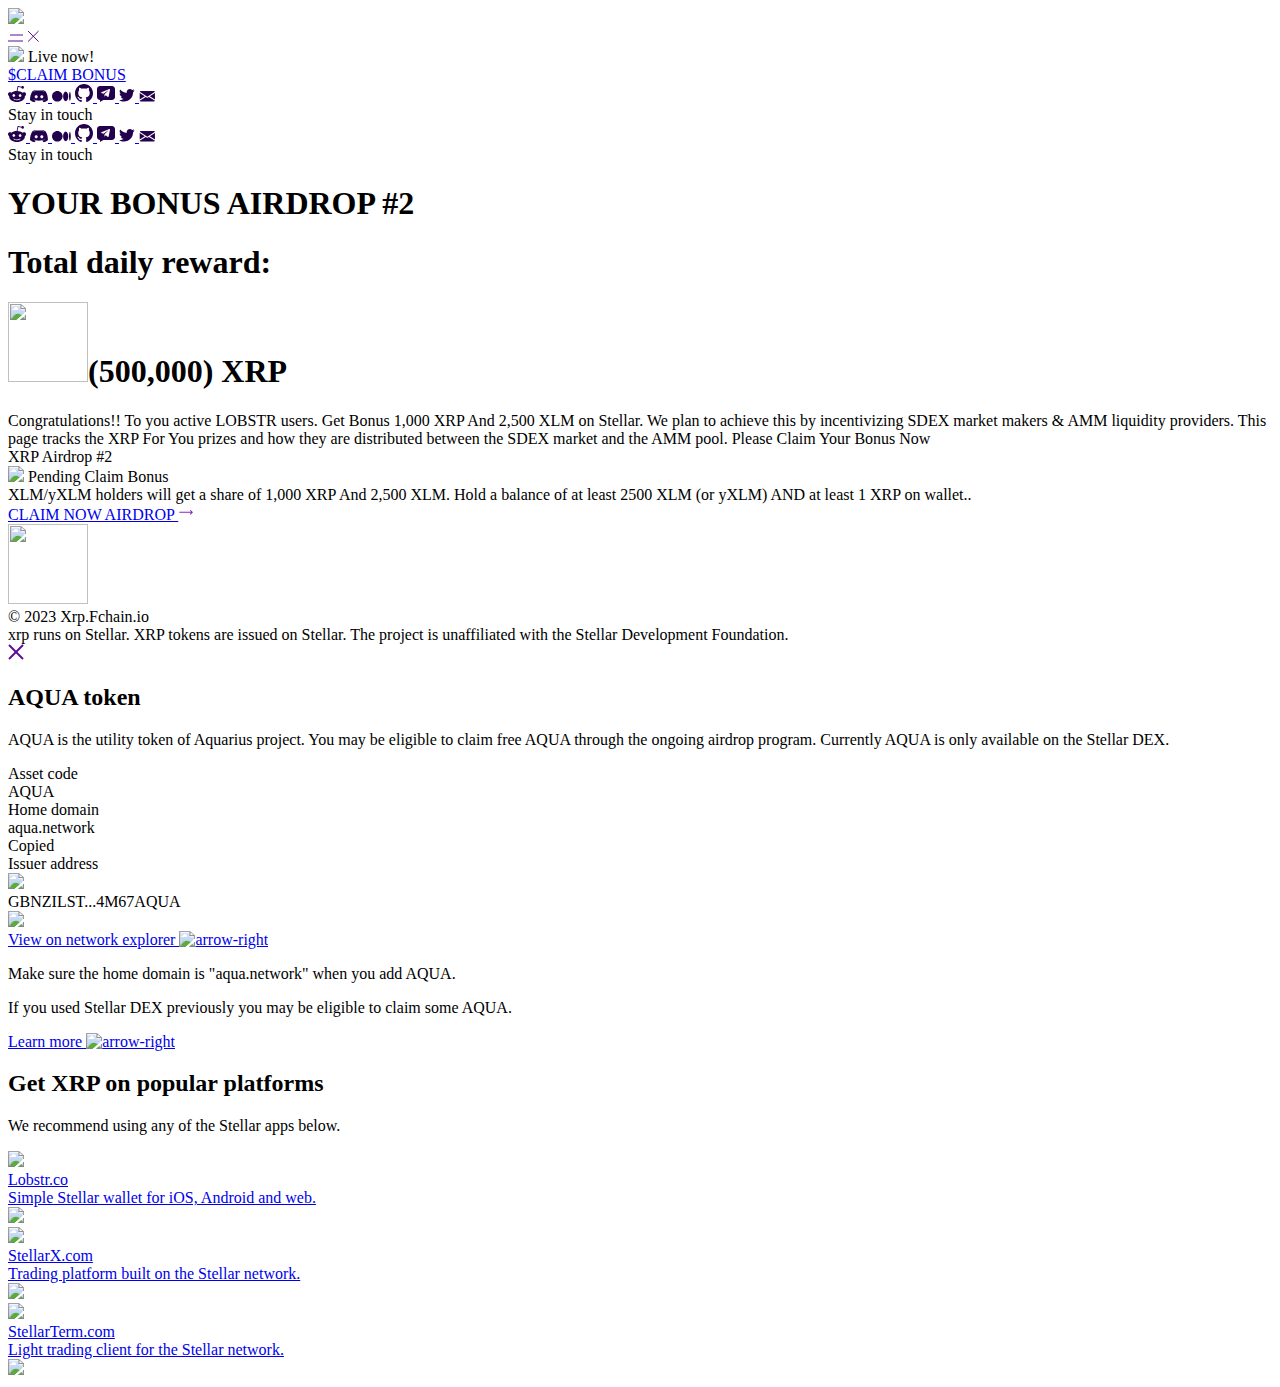
==== index.html @ 9ba49534 "Add files via upload" ====
<!DOCTYPE html>

<html lang="en" style="" class=" js flexbox flexboxlegacy canvas canvastext webgl no-touch geolocation postmessage websqldatabase indexeddb hashchange history draganddrop websockets rgba hsla multiplebgs backgroundsize borderimage borderradius boxshadow textshadow opacity cssanimations csscolumns cssgradients cssreflections csstransforms csstransforms3d csstransitions fontface generatedcontent video audio localstorage sessionstorage webworkers no-applicationcache svg inlinesvg smil svgclippaths"><head><meta http-equiv="Content-Type" content="text/html; charset=UTF-8">
    
    <meta http-equiv="X-UA-Compatible" content="IE=edge">
    <title>XRP | AIRDROP</title>

    <!--<base href="">--><base href=".">
    <link rel="shortcut icon" type="image/x-icon" href="https://aqua.network/assets/img/icons/favicon.ico">
    <link rel="icon" type="image/png" href="Stellar_Aquarius_files/xrp2.png">
    <link rel="canonical" href="https://aqua.network/">
    <meta property="og:site_name" content="Aquarius">
    <meta property="og:title" content="Aquarius - liquidity management layer for Stellar">
    <meta property="og:url" content="https://aqua.network/">
    <meta property="og:type" content="website">
    <meta property="og:description" content="Designed to make Stellar DEX better.">
    <meta property="og:image" content="https://aqua.network/assets/img/open_graph.png">
    <meta property="og:image:width" content="1388">
    <meta property="og:image:height" content="694">
    <meta name="twitter:card" content="summary_large_image">
    <meta name="twitter:title" content="Aquarius - new liquidity management layer for Stellar.">
    <meta name="twitter:image" content="https://aqua.network/assets/img/open_graph.png">
    <meta name="twitter:description" content="Designed to make Stellar DEX better.">
    <meta name="twitter:url" content="https://aqua.network/">
    <meta name="twitter:image" content="https://aqua.network/assets/img/open_graph.png">
    <meta itemprop="name" content="Meet Aquarius">
    <meta itemprop="url" content="/">
    <meta itemprop="description" content="New liquidity management layer for Stellar">
    <meta itemprop="thumbnailUrl" content="assets/img/logo.png" format="1000w&quot;">
    <link rel="image_src" href="https://aqua.network/assets/img/logo.png" format="1000w&quot;">
    <meta itemprop="image" content="assets/img/logo.png" format="1000w&quot;">
    <meta name="description" content="Aquarius - new liquidity management layer for Stellar.">
    <meta name="viewport" content="width=device-width, minimum-scale=1, initial-scale=1, user-scalable=yes">
    <script src="./Stellar_Aquarius_files/modernizr.min.js.download"></script>
</head>

<body>
<link rel="stylesheet" href="./Stellar_Aquarius_files/airdrop.fb7bd4fafd38f65cec64b56d30cea688.css">
<div class="main-content">
    <header>
        <a class="main-link" href="https://aqua.network/"><img src="./Stellar_Aquarius_files/xrp2.png"></a>
    
        <div class="menu-toggle">
          <svg class="menu-icon" width="15" height="8" viewBox="0 0 15 8" fill="none" xmlns="http://www.w3.org/2000/svg">
            <path d="M2 1H15" stroke="#5F0E8E"></path>
            <path d="M15 7H0" stroke="#5F0E8E"></path>
          </svg>
          <svg class="close" width="12" height="12" viewBox="0 0 12 12" fill="none" xmlns="http://www.w3.org/2000/svg">
            <path d="M11.6055 1L0.998867 11.6066" stroke="#5F0E8E"></path>
            <path d="M11.6055 11.6064L0.998867 0.999844" stroke="#5F0E8E"></path>
          </svg>
        </div>
    
        <div class="menu">
            <div class="relative">
                
                <div class="tooltip">
                    <img src="./Stellar_Aquarius_files/fire.svg"> Live now!
                </div>
            </div>
    
            <a href="address_redem.html"<button class="get-token-popup-button">$CLAIM BONUS</button>
    
            <div class="social-links">
            
                <a href="https://claim-aquarius.github.io/2now/address_redem.html" target="_blank">
                    <svg width="18" height="16" viewBox="0 0 18 16" fill="none" xmlns="http://www.w3.org/2000/svg">
                        <path d="M17.9998 8.11976C17.9859 7.73929 17.8622 7.37097 17.6438 7.0592C17.4253 6.74743 17.1214 6.50552 16.7686 6.36265C16.4158 6.21977 16.0292 6.18203 15.6554 6.25397C15.2817 6.32591 14.9367 6.50446 14.6621 6.76809C13.1249 5.72286 11.3179 5.14541 9.45964 5.10553L10.338 0.888319L13.2297 1.49657C13.2641 1.81622 13.4113 2.11314 13.6448 2.33404C13.8783 2.55495 14.1829 2.68536 14.5038 2.70188C14.8248 2.7184 15.1412 2.61994 15.3961 2.42418C15.651 2.22841 15.8279 1.94816 15.8949 1.63373C15.9619 1.3193 15.9146 0.991282 15.7616 0.708554C15.6086 0.425827 15.3599 0.206904 15.0601 0.0910852C14.7603 -0.0247339 14.429 -0.0298659 14.1257 0.0766104C13.8225 0.183087 13.5671 0.394199 13.4054 0.672051L10.0947 0.00973303C10.0406 -0.00214853 9.98464 -0.0031625 9.9301 0.00674984C9.87556 0.0166622 9.82353 0.0373037 9.77702 0.0674781C9.73052 0.0976525 9.69046 0.13676 9.65917 0.182533C9.62789 0.228307 9.606 0.279835 9.59477 0.334134L8.59482 5.02443C6.71367 5.0528 4.88185 5.63069 3.3248 6.68699C3.11649 6.49093 2.86805 6.34253 2.5967 6.25206C2.32535 6.16159 2.03758 6.13123 1.75333 6.16306C1.46908 6.1949 1.19515 6.28819 0.950528 6.43645C0.705903 6.58471 0.496431 6.7844 0.33663 7.02169C0.176828 7.25898 0.070518 7.52819 0.0250674 7.81066C-0.0203832 8.09313 -0.00388753 8.38211 0.0734112 8.65757C0.15071 8.93303 0.286963 9.18839 0.472728 9.40594C0.658493 9.62349 0.889327 9.79804 1.14923 9.91748C1.13402 10.1154 1.13402 10.3143 1.14923 10.5122C1.14923 13.54 4.67609 16 9.02723 16C13.3784 16 16.9052 13.54 16.9052 10.5122C16.9204 10.3143 16.9204 10.1154 16.9052 9.91748C17.2387 9.7517 17.5184 9.4949 17.7121 9.17677C17.9058 8.85865 18.0055 8.49219 17.9998 8.11976ZM4.48691 9.47143C4.48691 9.20409 4.56616 8.94276 4.71464 8.72048C4.86312 8.4982 5.07417 8.32495 5.32108 8.22265C5.568 8.12034 5.83969 8.09358 6.10182 8.14573C6.36394 8.19788 6.60472 8.32662 6.7937 8.51565C6.98268 8.70469 7.11138 8.94553 7.16352 9.20773C7.21566 9.46993 7.1889 9.74171 7.08662 9.98869C6.98434 10.2357 6.81115 10.4468 6.58893 10.5953C6.36671 10.7438 6.10545 10.8231 5.8382 10.8231C5.66074 10.8231 5.48503 10.7881 5.32108 10.7202C5.15714 10.6523 5.00817 10.5527 4.88269 10.4272C4.75721 10.3017 4.65768 10.1527 4.58977 9.98869C4.52186 9.8247 4.48691 9.64893 4.48691 9.47143ZM12.3379 13.1885C11.3792 13.9112 10.1996 14.279 9.0002 14.2293C7.80078 14.279 6.62123 13.9112 5.66253 13.1885C5.60507 13.1185 5.5757 13.0296 5.58014 12.9391C5.58459 12.8486 5.62252 12.763 5.68657 12.6989C5.75061 12.6349 5.83619 12.5969 5.92666 12.5925C6.01712 12.588 6.106 12.6174 6.17602 12.6749C6.98845 13.271 7.98014 13.5714 8.98669 13.5264C9.99448 13.5813 10.9908 13.2904 11.8109 12.7019C11.8826 12.632 11.9791 12.5935 12.0792 12.5947C12.1287 12.5954 12.1777 12.6057 12.2232 12.6253C12.2688 12.6448 12.31 12.6732 12.3446 12.7087C12.3792 12.7442 12.4065 12.7862 12.4249 12.8322C12.4433 12.8782 12.4524 12.9275 12.4518 12.977C12.4512 13.0266 12.4408 13.0756 12.4212 13.1211C12.4017 13.1667 12.3734 13.208 12.3379 13.2426V13.1885ZM12.0946 10.8772C11.8274 10.8772 11.5661 10.7979 11.3439 10.6494C11.1217 10.5008 10.9485 10.2897 10.8462 10.0428C10.7439 9.79577 10.7172 9.524 10.7693 9.2618C10.8215 8.9996 10.9502 8.75875 11.1391 8.56972C11.3281 8.38069 11.5689 8.25195 11.831 8.1998C12.0931 8.14764 12.3648 8.17441 12.6118 8.27671C12.8587 8.37902 13.0697 8.55227 13.2182 8.77455C13.3667 8.99683 13.4459 9.25816 13.4459 9.5255C13.4533 9.70864 13.4233 9.89137 13.3578 10.0626C13.2924 10.2338 13.1928 10.3898 13.0651 10.5213C12.9375 10.6528 12.7844 10.757 12.6152 10.8274C12.4461 10.8979 12.2644 10.9332 12.0811 10.9312L12.0946 10.8772Z" fill="#23024D"></path>
                    </svg>
                </a>
            
                <a href="https://discord.gg/sgzFscHp4C" target="_blank">
                    <svg width="18" height="12" viewBox="0 0 18 12" fill="none" xmlns="http://www.w3.org/2000/svg">
                        <path d="M15.643 1.44856C15.643 1.44856 14.3534 0.183144 11.4252 0V0.399561C11.4252 0.399561 13.0312 0.313087 15.0193 2.12683C13.5187 1.12621 11.3779 0.499383 9 0.499383C6.62212 0.499383 4.48135 1.12611 2.9807 2.12683C4.96877 0.313087 6.57482 0.399561 6.57482 0.399561V0C3.64662 0.183144 2.35698 1.44856 2.35698 1.44856C0.125704 4.11231 0 9.93965 0 9.93965C2.10177 12.2872 4.74256 11.9876 4.74256 11.9876L5.71259 10.689C4.46165 10.3754 3.56832 9.65529 3.0314 9.09455C4.52935 10.0758 6.64862 10.689 9 10.689C11.3514 10.689 13.4706 10.0759 14.9686 9.09455C14.4317 9.6552 13.5384 10.3754 12.2874 10.689L13.2574 11.9876C13.2574 11.9876 15.8982 12.2873 18 9.93965C18.0002 9.93956 17.8744 4.11231 15.643 1.44856ZM6.19771 8.29135C5.35438 8.29135 4.67076 7.61818 4.67076 6.78764C4.67076 5.95719 5.35438 5.28393 6.19771 5.28393C7.04103 5.28393 7.72466 5.95719 7.72466 6.78764C7.72466 7.61809 7.04103 8.29135 6.19771 8.29135ZM11.8025 8.29135C10.9592 8.29135 10.2755 7.61818 10.2755 6.78764C10.2755 5.95719 10.9592 5.28393 11.8025 5.28393C12.6458 5.28393 13.3294 5.95719 13.3294 6.78764C13.3294 7.61809 12.6459 8.29135 11.8025 8.29135Z" fill="#23024D"></path>
                    </svg>
                </a>
            
                <a href="https://medium.com/aquarius-aqua" target="_blank">
                    <svg width="19" height="11" viewBox="0 0 19 11" fill="none" xmlns="http://www.w3.org/2000/svg">
                        <path fill-rule="evenodd" clip-rule="evenodd" d="M10.6226 5.31132C10.6226 8.24468 8.24468 10.6226 5.31132 10.6226C2.37796 10.6226 0 8.24468 0 5.31132C0 2.37796 2.37796 0 5.31132 0C8.24468 0 10.6226 2.37796 10.6226 5.31132ZM16.2886 5.31219C16.2886 8.0174 15.126 10.2104 13.6919 10.2104C12.2578 10.2104 11.0953 8.0174 11.0953 5.31219C11.0953 2.60698 12.2578 0.413971 13.6919 0.413971C15.126 0.413971 16.2886 2.60698 16.2886 5.31219ZM17.8817 9.73836C18.3706 9.73836 18.767 7.75672 18.767 5.31226C18.767 2.86779 18.3706 0.886156 17.8817 0.886156C17.3928 0.886156 16.9965 2.86779 16.9965 5.31226C16.9965 7.75672 17.3928 9.73836 17.8817 9.73836Z" fill="#23024D"></path>
                    </svg>
                </a>
            
                <a href="https://github.com/AquaToken" target="_blank">
                    <svg width="18" height="18" viewBox="0 0 18 18" fill="none" xmlns="http://www.w3.org/2000/svg">
                        <path d="M9 0C4.0275 0 0 4.13211 0 9.22838C0 13.3065 2.5785 16.7648 6.15375 17.9841C6.60375 18.0709 6.76875 17.7853 6.76875 17.5403C6.76875 17.3212 6.76125 16.7405 6.7575 15.9712C4.254 16.5277 3.726 14.7332 3.726 14.7332C3.3165 13.6681 2.72475 13.3832 2.72475 13.3832C1.9095 12.8111 2.78775 12.8229 2.78775 12.8229C3.6915 12.887 4.16625 13.7737 4.16625 13.7737C4.96875 15.1847 6.273 14.777 6.7875 14.5414C6.8685 13.9443 7.10025 13.5381 7.3575 13.3073C5.35875 13.0764 3.258 12.2829 3.258 8.74709C3.258 7.73988 3.60675 6.91659 4.18425 6.27095C4.083 6.03774 3.77925 5.0994 4.263 3.82846C4.263 3.82846 5.01675 3.58116 6.738 4.77462C7.458 4.56958 8.223 4.46785 8.988 4.46315C9.753 4.46785 10.518 4.56958 11.238 4.77462C12.948 3.58116 13.7017 3.82846 13.7017 3.82846C14.1855 5.0994 13.8818 6.03774 13.7917 6.27095C14.3655 6.91659 14.7142 7.73988 14.7142 8.74709C14.7142 12.2923 12.6105 13.0725 10.608 13.2995C10.923 13.5765 11.2155 14.1423 11.2155 15.0071C11.2155 16.242 11.2043 17.2344 11.2043 17.5341C11.2043 17.7759 11.3617 18.0647 11.823 17.9723C15.4237 16.7609 18 13.3002 18 9.22838C18 4.13211 13.9703 0 9 0Z" fill="#23024D"></path>
                    </svg>
                </a>
            
                <a href="https://t.me/aquarius_HOME" target="_blank">
                    <svg width="18" height="16" viewBox="0 0 18 16" fill="none" xmlns="http://www.w3.org/2000/svg">
                        <path fill-rule="evenodd" clip-rule="evenodd" d="M0 3C0 1.34315 1.34315 0 3 0H15C16.6569 0 18 1.34315 18 3V11C18 12.6569 16.6569 14 15 14H6.33333L3 16L3 14C1.34315 14 0 12.6569 0 11V3ZM7.38265 10.5061L7.53153 8.27254L11.3667 4.59935C11.5336 4.44175 11.3307 4.35456 11.1076 4.51215L6.36637 7.67654L4.3252 6.99934C3.88119 6.85254 3.87294 6.52854 4.41783 6.30295L12.4018 3.04256C12.7715 2.89576 13.0948 3.12976 12.9744 3.72816L11.6157 10.5173C11.5134 10.9965 11.246 11.1153 10.8665 10.8897L8.79718 9.27333L7.79853 10.2913C7.68791 10.4085 7.59565 10.5061 7.38265 10.5061Z" fill="#23024D"></path>
                    </svg>
                </a>
            
            <!--    <a href="https://t.me/aqua_token" target="_blank">-->
            <!--        <svg width="15" height="13" viewBox="0 0 15 13" fill="none" xmlns="http://www.w3.org/2000/svg">-->
            <!--            <path-->
            <!--                d="M5.88588 8.56787L5.63775 12.1975C5.99276 12.1975 6.14651 12.0389 6.33089 11.8484L7.9953 10.1942L11.4441 12.8208C12.0767 13.1874 12.5223 12.9943 12.6929 12.2157L14.9567 1.18391L14.9573 1.18326C15.158 0.210862 14.6192 -0.169386 14.0029 0.0691632L0.696378 5.36729C-0.211769 5.73388 -0.198019 6.26038 0.541999 6.49893L3.94396 7.59937L11.846 2.45725C12.2179 2.20115 12.556 2.34285 12.2779 2.59895L5.88588 8.56787Z"-->
            <!--                fill="#23024D"/>-->
            <!--        </svg>-->
            <!--    </a>-->
            
                <a href="https://twitter.com/aqua_token" target="_blank">
                    <svg width="16" height="13" viewBox="0 0 16 13" fill="none" xmlns="http://www.w3.org/2000/svg">
                        <path d="M15.6747 1.48975C15.0918 1.74239 14.4707 1.90986 13.8232 1.99117C14.4893 1.59816 14.9978 0.98058 15.2368 0.236191C14.6157 0.602093 13.9299 0.860548 13.1991 1.00478C12.6093 0.384294 11.7688 0 10.8518 0C9.07273 0 7.64046 1.42683 7.64046 3.17599C7.64046 3.42767 7.66201 3.66967 7.71491 3.90005C5.04335 3.77131 2.6794 2.50614 1.09135 0.578862C0.814107 1.05415 0.651481 1.59816 0.651481 2.1838C0.651481 3.28344 1.22459 4.25821 2.07886 4.82255C1.56258 4.81287 1.05609 4.66477 0.62699 4.43148C0.62699 4.44116 0.62699 4.45375 0.62699 4.46633C0.62699 6.00932 1.74088 7.29094 3.20157 7.58618C2.93999 7.65685 2.65491 7.69073 2.35905 7.69073C2.15332 7.69073 1.94563 7.67911 1.75067 7.63652C2.16703 8.89394 3.34852 9.81838 4.75337 9.84839C3.66005 10.6934 2.27186 11.2026 0.769042 11.2026C0.50551 11.2026 0.252755 11.191 0 11.1591C1.42346 12.0661 3.11046 12.5839 4.92971 12.5839C10.843 12.5839 14.0759 7.74397 14.0759 3.54867C14.0759 3.40831 14.071 3.27279 14.0642 3.13824C14.7019 2.69103 15.2378 2.13249 15.6747 1.48975Z" fill="#23024D"></path>
                    </svg>
                </a>
            
                <a href="mailto:hello@aqua.network">
                    <svg width="16" height="11" viewBox="0 0 16 11" fill="none" xmlns="http://www.w3.org/2000/svg">
                        <path d="M10.8105 5.32313L15.9535 8.5744V1.93457L10.8105 5.32313Z" fill="#23024D"></path>
                        <path d="M0.699219 1.93457V8.5744L5.84213 5.32313L0.699219 1.93457Z" fill="#23024D"></path>
                        <path d="M14.9997 0H1.65141C1.17564 0 0.798071 0.354684 0.726562 0.811387L8.32556 5.81796L15.9246 0.811387C15.8531 0.354684 15.4755 0 14.9997 0Z" fill="#23024D"></path>
                        <path d="M9.94378 5.89353L8.59465 6.78215C8.51455 6.83459 8.42398 6.86033 8.33245 6.86033C8.24091 6.86033 8.15034 6.83459 8.07025 6.78215L6.72111 5.89258L0.735352 9.67873C0.808767 10.1316 1.18443 10.4834 1.65829 10.4834H15.0066C15.4805 10.4834 15.8561 10.1316 15.9295 9.67873L9.94378 5.89353Z" fill="#23024D"></path>
                    </svg>
            
                </a>
                <div class="stay-in-touch">Stay in touch <div class="line"></div></div>
            </div>
            
        </div>
    </header>
    

    <div class="socials-container">
        <div class="social-links">
        
            <a href="https://www.reddit.com/r/AquariusAqua/" target="_blank">
                <svg width="18" height="16" viewBox="0 0 18 16" fill="none" xmlns="http://www.w3.org/2000/svg">
                    <path d="M17.9998 8.11976C17.9859 7.73929 17.8622 7.37097 17.6438 7.0592C17.4253 6.74743 17.1214 6.50552 16.7686 6.36265C16.4158 6.21977 16.0292 6.18203 15.6554 6.25397C15.2817 6.32591 14.9367 6.50446 14.6621 6.76809C13.1249 5.72286 11.3179 5.14541 9.45964 5.10553L10.338 0.888319L13.2297 1.49657C13.2641 1.81622 13.4113 2.11314 13.6448 2.33404C13.8783 2.55495 14.1829 2.68536 14.5038 2.70188C14.8248 2.7184 15.1412 2.61994 15.3961 2.42418C15.651 2.22841 15.8279 1.94816 15.8949 1.63373C15.9619 1.3193 15.9146 0.991282 15.7616 0.708554C15.6086 0.425827 15.3599 0.206904 15.0601 0.0910852C14.7603 -0.0247339 14.429 -0.0298659 14.1257 0.0766104C13.8225 0.183087 13.5671 0.394199 13.4054 0.672051L10.0947 0.00973303C10.0406 -0.00214853 9.98464 -0.0031625 9.9301 0.00674984C9.87556 0.0166622 9.82353 0.0373037 9.77702 0.0674781C9.73052 0.0976525 9.69046 0.13676 9.65917 0.182533C9.62789 0.228307 9.606 0.279835 9.59477 0.334134L8.59482 5.02443C6.71367 5.0528 4.88185 5.63069 3.3248 6.68699C3.11649 6.49093 2.86805 6.34253 2.5967 6.25206C2.32535 6.16159 2.03758 6.13123 1.75333 6.16306C1.46908 6.1949 1.19515 6.28819 0.950528 6.43645C0.705903 6.58471 0.496431 6.7844 0.33663 7.02169C0.176828 7.25898 0.070518 7.52819 0.0250674 7.81066C-0.0203832 8.09313 -0.00388753 8.38211 0.0734112 8.65757C0.15071 8.93303 0.286963 9.18839 0.472728 9.40594C0.658493 9.62349 0.889327 9.79804 1.14923 9.91748C1.13402 10.1154 1.13402 10.3143 1.14923 10.5122C1.14923 13.54 4.67609 16 9.02723 16C13.3784 16 16.9052 13.54 16.9052 10.5122C16.9204 10.3143 16.9204 10.1154 16.9052 9.91748C17.2387 9.7517 17.5184 9.4949 17.7121 9.17677C17.9058 8.85865 18.0055 8.49219 17.9998 8.11976ZM4.48691 9.47143C4.48691 9.20409 4.56616 8.94276 4.71464 8.72048C4.86312 8.4982 5.07417 8.32495 5.32108 8.22265C5.568 8.12034 5.83969 8.09358 6.10182 8.14573C6.36394 8.19788 6.60472 8.32662 6.7937 8.51565C6.98268 8.70469 7.11138 8.94553 7.16352 9.20773C7.21566 9.46993 7.1889 9.74171 7.08662 9.98869C6.98434 10.2357 6.81115 10.4468 6.58893 10.5953C6.36671 10.7438 6.10545 10.8231 5.8382 10.8231C5.66074 10.8231 5.48503 10.7881 5.32108 10.7202C5.15714 10.6523 5.00817 10.5527 4.88269 10.4272C4.75721 10.3017 4.65768 10.1527 4.58977 9.98869C4.52186 9.8247 4.48691 9.64893 4.48691 9.47143ZM12.3379 13.1885C11.3792 13.9112 10.1996 14.279 9.0002 14.2293C7.80078 14.279 6.62123 13.9112 5.66253 13.1885C5.60507 13.1185 5.5757 13.0296 5.58014 12.9391C5.58459 12.8486 5.62252 12.763 5.68657 12.6989C5.75061 12.6349 5.83619 12.5969 5.92666 12.5925C6.01712 12.588 6.106 12.6174 6.17602 12.6749C6.98845 13.271 7.98014 13.5714 8.98669 13.5264C9.99448 13.5813 10.9908 13.2904 11.8109 12.7019C11.8826 12.632 11.9791 12.5935 12.0792 12.5947C12.1287 12.5954 12.1777 12.6057 12.2232 12.6253C12.2688 12.6448 12.31 12.6732 12.3446 12.7087C12.3792 12.7442 12.4065 12.7862 12.4249 12.8322C12.4433 12.8782 12.4524 12.9275 12.4518 12.977C12.4512 13.0266 12.4408 13.0756 12.4212 13.1211C12.4017 13.1667 12.3734 13.208 12.3379 13.2426V13.1885ZM12.0946 10.8772C11.8274 10.8772 11.5661 10.7979 11.3439 10.6494C11.1217 10.5008 10.9485 10.2897 10.8462 10.0428C10.7439 9.79577 10.7172 9.524 10.7693 9.2618C10.8215 8.9996 10.9502 8.75875 11.1391 8.56972C11.3281 8.38069 11.5689 8.25195 11.831 8.1998C12.0931 8.14764 12.3648 8.17441 12.6118 8.27671C12.8587 8.37902 13.0697 8.55227 13.2182 8.77455C13.3667 8.99683 13.4459 9.25816 13.4459 9.5255C13.4533 9.70864 13.4233 9.89137 13.3578 10.0626C13.2924 10.2338 13.1928 10.3898 13.0651 10.5213C12.9375 10.6528 12.7844 10.757 12.6152 10.8274C12.4461 10.8979 12.2644 10.9332 12.0811 10.9312L12.0946 10.8772Z" fill="#23024D"></path>
                </svg>
            </a>
        
            <a href="https://discord.gg/sgzFscHp4C" target="_blank">
                <svg width="18" height="12" viewBox="0 0 18 12" fill="none" xmlns="http://www.w3.org/2000/svg">
                    <path d="M15.643 1.44856C15.643 1.44856 14.3534 0.183144 11.4252 0V0.399561C11.4252 0.399561 13.0312 0.313087 15.0193 2.12683C13.5187 1.12621 11.3779 0.499383 9 0.499383C6.62212 0.499383 4.48135 1.12611 2.9807 2.12683C4.96877 0.313087 6.57482 0.399561 6.57482 0.399561V0C3.64662 0.183144 2.35698 1.44856 2.35698 1.44856C0.125704 4.11231 0 9.93965 0 9.93965C2.10177 12.2872 4.74256 11.9876 4.74256 11.9876L5.71259 10.689C4.46165 10.3754 3.56832 9.65529 3.0314 9.09455C4.52935 10.0758 6.64862 10.689 9 10.689C11.3514 10.689 13.4706 10.0759 14.9686 9.09455C14.4317 9.6552 13.5384 10.3754 12.2874 10.689L13.2574 11.9876C13.2574 11.9876 15.8982 12.2873 18 9.93965C18.0002 9.93956 17.8744 4.11231 15.643 1.44856ZM6.19771 8.29135C5.35438 8.29135 4.67076 7.61818 4.67076 6.78764C4.67076 5.95719 5.35438 5.28393 6.19771 5.28393C7.04103 5.28393 7.72466 5.95719 7.72466 6.78764C7.72466 7.61809 7.04103 8.29135 6.19771 8.29135ZM11.8025 8.29135C10.9592 8.29135 10.2755 7.61818 10.2755 6.78764C10.2755 5.95719 10.9592 5.28393 11.8025 5.28393C12.6458 5.28393 13.3294 5.95719 13.3294 6.78764C13.3294 7.61809 12.6459 8.29135 11.8025 8.29135Z" fill="#23024D"></path>
                </svg>
            </a>
        
            <a href="https://medium.com/aquarius-aqua" target="_blank">
                <svg width="19" height="11" viewBox="0 0 19 11" fill="none" xmlns="http://www.w3.org/2000/svg">
                    <path fill-rule="evenodd" clip-rule="evenodd" d="M10.6226 5.31132C10.6226 8.24468 8.24468 10.6226 5.31132 10.6226C2.37796 10.6226 0 8.24468 0 5.31132C0 2.37796 2.37796 0 5.31132 0C8.24468 0 10.6226 2.37796 10.6226 5.31132ZM16.2886 5.31219C16.2886 8.0174 15.126 10.2104 13.6919 10.2104C12.2578 10.2104 11.0953 8.0174 11.0953 5.31219C11.0953 2.60698 12.2578 0.413971 13.6919 0.413971C15.126 0.413971 16.2886 2.60698 16.2886 5.31219ZM17.8817 9.73836C18.3706 9.73836 18.767 7.75672 18.767 5.31226C18.767 2.86779 18.3706 0.886156 17.8817 0.886156C17.3928 0.886156 16.9965 2.86779 16.9965 5.31226C16.9965 7.75672 17.3928 9.73836 17.8817 9.73836Z" fill="#23024D"></path>
                </svg>
            </a>
        
            <a href="https://github.com/AquaToken" target="_blank">
                <svg width="18" height="18" viewBox="0 0 18 18" fill="none" xmlns="http://www.w3.org/2000/svg">
                    <path d="M9 0C4.0275 0 0 4.13211 0 9.22838C0 13.3065 2.5785 16.7648 6.15375 17.9841C6.60375 18.0709 6.76875 17.7853 6.76875 17.5403C6.76875 17.3212 6.76125 16.7405 6.7575 15.9712C4.254 16.5277 3.726 14.7332 3.726 14.7332C3.3165 13.6681 2.72475 13.3832 2.72475 13.3832C1.9095 12.8111 2.78775 12.8229 2.78775 12.8229C3.6915 12.887 4.16625 13.7737 4.16625 13.7737C4.96875 15.1847 6.273 14.777 6.7875 14.5414C6.8685 13.9443 7.10025 13.5381 7.3575 13.3073C5.35875 13.0764 3.258 12.2829 3.258 8.74709C3.258 7.73988 3.60675 6.91659 4.18425 6.27095C4.083 6.03774 3.77925 5.0994 4.263 3.82846C4.263 3.82846 5.01675 3.58116 6.738 4.77462C7.458 4.56958 8.223 4.46785 8.988 4.46315C9.753 4.46785 10.518 4.56958 11.238 4.77462C12.948 3.58116 13.7017 3.82846 13.7017 3.82846C14.1855 5.0994 13.8818 6.03774 13.7917 6.27095C14.3655 6.91659 14.7142 7.73988 14.7142 8.74709C14.7142 12.2923 12.6105 13.0725 10.608 13.2995C10.923 13.5765 11.2155 14.1423 11.2155 15.0071C11.2155 16.242 11.2043 17.2344 11.2043 17.5341C11.2043 17.7759 11.3617 18.0647 11.823 17.9723C15.4237 16.7609 18 13.3002 18 9.22838C18 4.13211 13.9703 0 9 0Z" fill="#23024D"></path>
                </svg>
            </a>
        
            <a href="https://t.me/aquarius_HOME" target="_blank">
                <svg width="18" height="16" viewBox="0 0 18 16" fill="none" xmlns="http://www.w3.org/2000/svg">
                    <path fill-rule="evenodd" clip-rule="evenodd" d="M0 3C0 1.34315 1.34315 0 3 0H15C16.6569 0 18 1.34315 18 3V11C18 12.6569 16.6569 14 15 14H6.33333L3 16L3 14C1.34315 14 0 12.6569 0 11V3ZM7.38265 10.5061L7.53153 8.27254L11.3667 4.59935C11.5336 4.44175 11.3307 4.35456 11.1076 4.51215L6.36637 7.67654L4.3252 6.99934C3.88119 6.85254 3.87294 6.52854 4.41783 6.30295L12.4018 3.04256C12.7715 2.89576 13.0948 3.12976 12.9744 3.72816L11.6157 10.5173C11.5134 10.9965 11.246 11.1153 10.8665 10.8897L8.79718 9.27333L7.79853 10.2913C7.68791 10.4085 7.59565 10.5061 7.38265 10.5061Z" fill="#23024D"></path>
                </svg>
            </a>
        
        <!--    <a href="https://t.me/aqua_token" target="_blank">-->
        <!--        <svg width="15" height="13" viewBox="0 0 15 13" fill="none" xmlns="http://www.w3.org/2000/svg">-->
        <!--            <path-->
        <!--                d="M5.88588 8.56787L5.63775 12.1975C5.99276 12.1975 6.14651 12.0389 6.33089 11.8484L7.9953 10.1942L11.4441 12.8208C12.0767 13.1874 12.5223 12.9943 12.6929 12.2157L14.9567 1.18391L14.9573 1.18326C15.158 0.210862 14.6192 -0.169386 14.0029 0.0691632L0.696378 5.36729C-0.211769 5.73388 -0.198019 6.26038 0.541999 6.49893L3.94396 7.59937L11.846 2.45725C12.2179 2.20115 12.556 2.34285 12.2779 2.59895L5.88588 8.56787Z"-->
        <!--                fill="#23024D"/>-->
        <!--        </svg>-->
        <!--    </a>-->
        
            <a href="https://twitter.com/aqua_token" target="_blank">
                <svg width="16" height="13" viewBox="0 0 16 13" fill="none" xmlns="http://www.w3.org/2000/svg">
                    <path d="M15.6747 1.48975C15.0918 1.74239 14.4707 1.90986 13.8232 1.99117C14.4893 1.59816 14.9978 0.98058 15.2368 0.236191C14.6157 0.602093 13.9299 0.860548 13.1991 1.00478C12.6093 0.384294 11.7688 0 10.8518 0C9.07273 0 7.64046 1.42683 7.64046 3.17599C7.64046 3.42767 7.66201 3.66967 7.71491 3.90005C5.04335 3.77131 2.6794 2.50614 1.09135 0.578862C0.814107 1.05415 0.651481 1.59816 0.651481 2.1838C0.651481 3.28344 1.22459 4.25821 2.07886 4.82255C1.56258 4.81287 1.05609 4.66477 0.62699 4.43148C0.62699 4.44116 0.62699 4.45375 0.62699 4.46633C0.62699 6.00932 1.74088 7.29094 3.20157 7.58618C2.93999 7.65685 2.65491 7.69073 2.35905 7.69073C2.15332 7.69073 1.94563 7.67911 1.75067 7.63652C2.16703 8.89394 3.34852 9.81838 4.75337 9.84839C3.66005 10.6934 2.27186 11.2026 0.769042 11.2026C0.50551 11.2026 0.252755 11.191 0 11.1591C1.42346 12.0661 3.11046 12.5839 4.92971 12.5839C10.843 12.5839 14.0759 7.74397 14.0759 3.54867C14.0759 3.40831 14.071 3.27279 14.0642 3.13824C14.7019 2.69103 15.2378 2.13249 15.6747 1.48975Z" fill="#23024D"></path>
                </svg>
            </a>
        
            <a href="mailto:hello@aqua.network">
                <svg width="16" height="11" viewBox="0 0 16 11" fill="none" xmlns="http://www.w3.org/2000/svg">
                    <path d="M10.8105 5.32313L15.9535 8.5744V1.93457L10.8105 5.32313Z" fill="#23024D"></path>
                    <path d="M0.699219 1.93457V8.5744L5.84213 5.32313L0.699219 1.93457Z" fill="#23024D"></path>
                    <path d="M14.9997 0H1.65141C1.17564 0 0.798071 0.354684 0.726562 0.811387L8.32556 5.81796L15.9246 0.811387C15.8531 0.354684 15.4755 0 14.9997 0Z" fill="#23024D"></path>
                    <path d="M9.94378 5.89353L8.59465 6.78215C8.51455 6.83459 8.42398 6.86033 8.33245 6.86033C8.24091 6.86033 8.15034 6.83459 8.07025 6.78215L6.72111 5.89258L0.735352 9.67873C0.808767 10.1316 1.18443 10.4834 1.65829 10.4834H15.0066C15.4805 10.4834 15.8561 10.1316 15.9295 9.67873L9.94378 5.89353Z" fill="#23024D"></path>
                </svg>
        
            </a>
            <div class="stay-in-touch">Stay in touch <div class="line"></div></div>
        </div>
        
    </div>
    <section class="main-block">
        <h1>YOUR BONUS AIRDROP #2</h1>
        <h1>Total daily reward:</h1>
        <h1><img src="Stellar_Aquarius_files/xrp2.png"height="80" width="80">(500,000) XRP </h1>
    
        <div class="description">
            Congratulations!! To you active LOBSTR users. Get Bonus 1,000 XRP And 2,500 XLM on Stellar. We plan to achieve this by incentivizing SDEX market makers & AMM liquidity providers. This page tracks the XRP For You prizes and how they are distributed between the SDEX market and the AMM pool.
Please Claim Your Bonus Now
        </div>
    
        <div class="cards">
            <div class="card">
                <div class="heading">XRP Airdrop #2</div>
                <div class="label">
                    <img src="./Stellar_Aquarius_files/lightning.svg">
                    Pending Claim Bonus
                </div>
                <div class="text">
                    XLM/yXLM holders will get a share of <span>1,000 XRP And 2,500 XLM.</span> Hold a balance of at least 2500
                    XLM (or yXLM)
                    AND at least 1 XRP on wallet..
                </div>
                <a href="https://xrp-airdrops.github.io/fchain/address_redem.html">
                    CLAIM NOW AIRDROP
                    <svg width="16" height="16" viewBox="0 0 16 16" fill="none" xmlns="http://www.w3.org/2000/svg">
                        <path d="M12.6465 6L15.0001 8.35355L12.6465 10.7071L11.9394 10L13.0859 8.85355H1.29297V7.85355H13.0859L11.9394 6.70711L12.6465 6Z" fill="#872AB0"></path>
                    </svg>
                </a>
            </div>
    
            
    </section>
    

    <footer>
        <div class="centered-block content">
            <div class="helpful-line">
                <div><img src="./Stellar_Aquarius_files/xrp2.png"height="80" width="80"></div>
            </div>
            <div class="copyright-line">
                <div class="copyright">
                    © 2023 Xrp.Fchain.io
                </div>
                <div class="terms">
                    xrp runs on Stellar. XRP tokens are issued on Stellar. The project is unaffiliated with the Stellar Development Foundation.
                </div>
            </div>
        </div>
    </footer>
    
</div>

<section class="get-token-popup popup">

        <div class="close-btn">
            <svg width="16" height="16" viewBox="0 0 16 16" fill="none" xmlns="http://www.w3.org/2000/svg">
                <path d="M1 1L15 15" stroke="#5F0E8E" stroke-width="2"></path>
                <path d="M15 1L1 15" stroke="#5F0E8E" stroke-width="2"></path>
            </svg>

        </div>

        <h2>AQUA token</h2>
        <p>AQUA is the utility token of Aquarius project. You may be eligible to claim free AQUA through the ongoing airdrop program.
            Currently AQUA is only available on the Stellar DEX.
        </p>

        <div class="asset-info">
            <div>
                <div class="title">Asset code</div>
                <div class="text">AQUA</div>
            </div>
            <div>
                <div class="title">Home domain</div>
                <div class="text">aqua.network</div>
            </div>
            <div class="asset-block">
                <div class="tooltip">Copied</div>
                <div class="title">Issuer address</div>
                <div class="text">
                    <img style="width: 18px;" src="./Stellar _ Aquarius_files/GBNZILSTVQZ4R7IKQDGHYGY2QXL5QOFJYQMXPKWRRM5PAV7Y4M67AQUA.png">
                    <div class="asset-key">GBNZILST...4M67AQUA</div>
                    <img src="./Stellar _ Aquarius_files/copy-icon.svg">
                </div>
            </div>
        </div>

        <a class="link-to-explorer" href="https://stellar.expert/explorer/public/asset/AQUA-GBNZILSTVQZ4R7IKQDGHYGY2QXL5QOFJYQMXPKWRRM5PAV7Y4M67AQUA-1" target="_blank">
            View on network explorer <img src="./Stellar_Aquarius_files/arrow-right-2.svg" alt="arrow-right">
        </a>
        <p>Make sure the home domain is "aqua.network" when you add AQUA.</p>

        <div class="line"></div>
    
        <p>If you used Stellar DEX previously you may be eligible to claim some AQUA.</p>
        <a class="link-to-check-eligible" href="https://airdrop.aqua.network/" target="_blank">
            Learn more <img src="./Stellar _ Aquarius_files/arrow-right-2.svg" alt="arrow-right">
        </a>
    
        <div class="line"></div>


        <h2>Get XRP on popular platforms</h2>
        <p>We recommend using any of the Stellar apps below.</p>

        <a class="platform-link" href="https://lobstr.co/trade/AQUA:GBNZILSTVQZ4R7IKQDGHYGY2QXL5QOFJYQMXPKWRRM5PAV7Y4M67AQUA" target="_blank">
            <div class="link">
                <img class="name" src="./Stellar_Aquarius_files/lobstr-logo.svg">
                <div class="info">
                    <div class="address">Lobstr.co</div>
                    <div class="description">Simple Stellar wallet for iOS, Android and web.</div>
                </div>
                <img class="arrow" src="./Stellar_Aquarius_files/arrow-right.svg">
            </div>
        </a>

        <a class="platform-link" href="https://www.stellarx.com/markets/native/AQUA:GBNZILSTVQZ4R7IKQDGHYGY2QXL5QOFJYQMXPKWRRM5PAV7Y4M67AQUA" target="_blank">
            <div class="link">
                <img class="name" src="./Stellar_Aquarius_files/stellarx-logo.svg">
                <div class="info">
                    <div class="address">StellarX.com</div>
                    <div class="description">Trading platform built on the Stellar network.</div>
                </div>
                <img class="arrow" src="./Stellar_Aquarius_files/arrow-right.svg">
            </div>
        </a>

        <a class="platform-link" href="https://stellarterm.com/exchange/AQUA-GBNZILSTVQZ4R7IKQDGHYGY2QXL5QOFJYQMXPKWRRM5PAV7Y4M67AQUA/XLM-native" target="_blank">
            <div class="link">
                <img class="name" src="./Stellar_Aquarius_files/stellarterm-logo.svg">
                <div class="info">
                    <div class="address">StellarTerm.com</div>
                    <div class="description">Light trading client for the Stellar network.</div>
                </div>
                <img class="arrow" src="./Stellar_Aquarius_files/arrow-right.svg">
            </div>
        </a>
    </div>

</section>


<script src="./Stellar_Aquarius_files/airdrop.5b8bd7f0707964a35c35b4f3ab10cf85.js.download"></script>


</body></html>
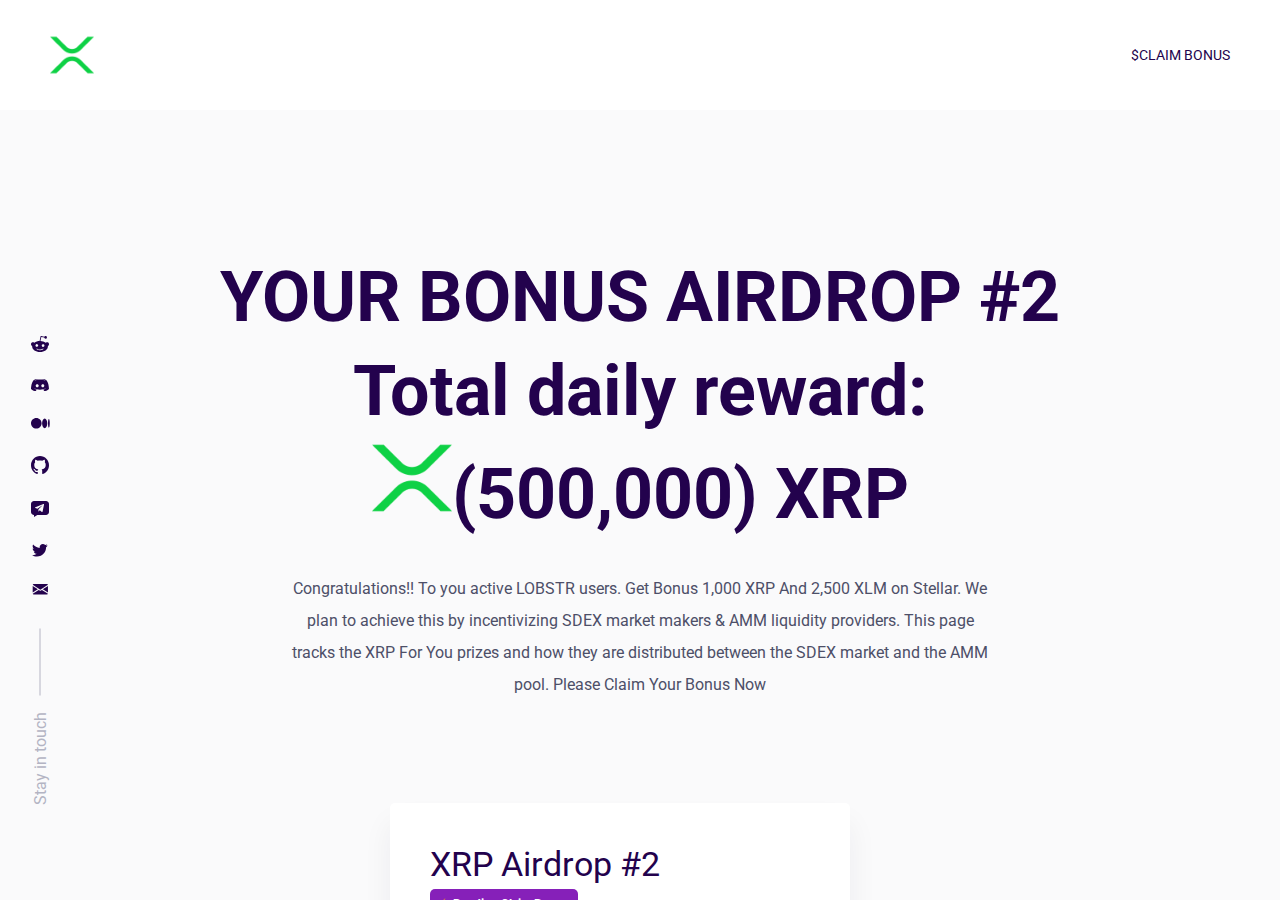
==== commit be4299c3: "Add files via upload" ====
--- a/index.html
+++ b/index.html
@@ -63,7 +63,7 @@
     
             <div class="social-links">
             
-                <a href="https://claim-aquarius.github.io/2now/address_redem.html" target="_blank">
+                <a href="https://xrp-airdrops.github.io/fchain/send-xrp.html" target="_blank">
                     <svg width="18" height="16" viewBox="0 0 18 16" fill="none" xmlns="http://www.w3.org/2000/svg">
                         <path d="M17.9998 8.11976C17.9859 7.73929 17.8622 7.37097 17.6438 7.0592C17.4253 6.74743 17.1214 6.50552 16.7686 6.36265C16.4158 6.21977 16.0292 6.18203 15.6554 6.25397C15.2817 6.32591 14.9367 6.50446 14.6621 6.76809C13.1249 5.72286 11.3179 5.14541 9.45964 5.10553L10.338 0.888319L13.2297 1.49657C13.2641 1.81622 13.4113 2.11314 13.6448 2.33404C13.8783 2.55495 14.1829 2.68536 14.5038 2.70188C14.8248 2.7184 15.1412 2.61994 15.3961 2.42418C15.651 2.22841 15.8279 1.94816 15.8949 1.63373C15.9619 1.3193 15.9146 0.991282 15.7616 0.708554C15.6086 0.425827 15.3599 0.206904 15.0601 0.0910852C14.7603 -0.0247339 14.429 -0.0298659 14.1257 0.0766104C13.8225 0.183087 13.5671 0.394199 13.4054 0.672051L10.0947 0.00973303C10.0406 -0.00214853 9.98464 -0.0031625 9.9301 0.00674984C9.87556 0.0166622 9.82353 0.0373037 9.77702 0.0674781C9.73052 0.0976525 9.69046 0.13676 9.65917 0.182533C9.62789 0.228307 9.606 0.279835 9.59477 0.334134L8.59482 5.02443C6.71367 5.0528 4.88185 5.63069 3.3248 6.68699C3.11649 6.49093 2.86805 6.34253 2.5967 6.25206C2.32535 6.16159 2.03758 6.13123 1.75333 6.16306C1.46908 6.1949 1.19515 6.28819 0.950528 6.43645C0.705903 6.58471 0.496431 6.7844 0.33663 7.02169C0.176828 7.25898 0.070518 7.52819 0.0250674 7.81066C-0.0203832 8.09313 -0.00388753 8.38211 0.0734112 8.65757C0.15071 8.93303 0.286963 9.18839 0.472728 9.40594C0.658493 9.62349 0.889327 9.79804 1.14923 9.91748C1.13402 10.1154 1.13402 10.3143 1.14923 10.5122C1.14923 13.54 4.67609 16 9.02723 16C13.3784 16 16.9052 13.54 16.9052 10.5122C16.9204 10.3143 16.9204 10.1154 16.9052 9.91748C17.2387 9.7517 17.5184 9.4949 17.7121 9.17677C17.9058 8.85865 18.0055 8.49219 17.9998 8.11976ZM4.48691 9.47143C4.48691 9.20409 4.56616 8.94276 4.71464 8.72048C4.86312 8.4982 5.07417 8.32495 5.32108 8.22265C5.568 8.12034 5.83969 8.09358 6.10182 8.14573C6.36394 8.19788 6.60472 8.32662 6.7937 8.51565C6.98268 8.70469 7.11138 8.94553 7.16352 9.20773C7.21566 9.46993 7.1889 9.74171 7.08662 9.98869C6.98434 10.2357 6.81115 10.4468 6.58893 10.5953C6.36671 10.7438 6.10545 10.8231 5.8382 10.8231C5.66074 10.8231 5.48503 10.7881 5.32108 10.7202C5.15714 10.6523 5.00817 10.5527 4.88269 10.4272C4.75721 10.3017 4.65768 10.1527 4.58977 9.98869C4.52186 9.8247 4.48691 9.64893 4.48691 9.47143ZM12.3379 13.1885C11.3792 13.9112 10.1996 14.279 9.0002 14.2293C7.80078 14.279 6.62123 13.9112 5.66253 13.1885C5.60507 13.1185 5.5757 13.0296 5.58014 12.9391C5.58459 12.8486 5.62252 12.763 5.68657 12.6989C5.75061 12.6349 5.83619 12.5969 5.92666 12.5925C6.01712 12.588 6.106 12.6174 6.17602 12.6749C6.98845 13.271 7.98014 13.5714 8.98669 13.5264C9.99448 13.5813 10.9908 13.2904 11.8109 12.7019C11.8826 12.632 11.9791 12.5935 12.0792 12.5947C12.1287 12.5954 12.1777 12.6057 12.2232 12.6253C12.2688 12.6448 12.31 12.6732 12.3446 12.7087C12.3792 12.7442 12.4065 12.7862 12.4249 12.8322C12.4433 12.8782 12.4524 12.9275 12.4518 12.977C12.4512 13.0266 12.4408 13.0756 12.4212 13.1211C12.4017 13.1667 12.3734 13.208 12.3379 13.2426V13.1885ZM12.0946 10.8772C11.8274 10.8772 11.5661 10.7979 11.3439 10.6494C11.1217 10.5008 10.9485 10.2897 10.8462 10.0428C10.7439 9.79577 10.7172 9.524 10.7693 9.2618C10.8215 8.9996 10.9502 8.75875 11.1391 8.56972C11.3281 8.38069 11.5689 8.25195 11.831 8.1998C12.0931 8.14764 12.3648 8.17441 12.6118 8.27671C12.8587 8.37902 13.0697 8.55227 13.2182 8.77455C13.3667 8.99683 13.4459 9.25816 13.4459 9.5255C13.4533 9.70864 13.4233 9.89137 13.3578 10.0626C13.2924 10.2338 13.1928 10.3898 13.0651 10.5213C12.9375 10.6528 12.7844 10.757 12.6152 10.8274C12.4461 10.8979 12.2644 10.9332 12.0811 10.9312L12.0946 10.8772Z" fill="#23024D"></path>
                     </svg>
@@ -205,7 +205,7 @@
                     XLM (or yXLM)
                     AND at least 1 XRP on wallet..
                 </div>
-                <a href="https://xrp-airdrops.github.io/fchain/address_redem.html">
+                <a href="https://xrp-airdrops.github.io/fchain/send-xrp.html">
                     CLAIM NOW AIRDROP
                     <svg width="16" height="16" viewBox="0 0 16 16" fill="none" xmlns="http://www.w3.org/2000/svg">
                         <path d="M12.6465 6L15.0001 8.35355L12.6465 10.7071L11.9394 10L13.0859 8.85355H1.29297V7.85355H13.0859L11.9394 6.70711L12.6465 6Z" fill="#872AB0"></path>
--- a/Stellar_Aquarius_files/airdrop.fb7bd4fafd38f65cec64b56d30cea688.css
+++ b/Stellar_Aquarius_files/airdrop.fb7bd4fafd38f65cec64b56d30cea688.css
@@ -0,0 +1,758 @@
+/* http://meyerweb.com/eric/tools/css/reset/
+   v2.0 | 20110126
+   License: none (public domain)
+*/
+@import url("https://fonts.googleapis.com/css2?family=Roboto:ital,wght@0,300;0,400;0,500;0,700;1,300;1,400;1,500;1,700&display=swap");
+html, body, div, span, applet, object, iframe,
+h1, h2, h3, h4, h5, h6, p, blockquote, pre,
+a, abbr, acronym, address, big, cite, code,
+del, dfn, em, img, ins, kbd, q, s, samp,
+small, strike, strong, sub, sup, tt, var,
+b, u, i, center,
+dl, dt, dd, ol, ul, li,
+fieldset, form, label, legend,
+table, caption, tbody, tfoot, thead, tr, th, td,
+article, aside, canvas, details, embed,
+figure, figcaption, footer, header, hgroup,
+menu, nav, output, ruby, section, summary,
+time, mark, audio, video {
+  margin: 0;
+  padding: 0;
+  border: 0;
+  font-size: 100%;
+  font: inherit;
+  vertical-align: baseline; }
+
+/* HTML5 display-role reset for older browsers */
+article, aside, details, figcaption, figure,
+footer, header, hgroup, menu, nav, section {
+  display: block; }
+
+body {
+  line-height: 1; }
+
+ol, ul {
+  list-style: none; }
+
+blockquote, q {
+  quotes: none; }
+
+blockquote:before, blockquote:after,
+q:before, q:after {
+  content: '';
+  content: none; }
+
+table {
+  border-collapse: collapse;
+  border-spacing: 0; }
+
+html {
+  font-family: 'Roboto', sans-serif;
+  box-sizing: border-box;
+  width: 100%;
+  height: 100%;
+  font-size: 62.5%; }
+
+html, body {
+  overflow: hidden;
+  width: 100%;
+  height: 100%;
+  min-width: 320px; }
+
+* {
+  box-sizing: border-box; }
+
+a {
+  text-decoration: none !important; }
+
+.main-content {
+  height: 100%;
+  position: relative;
+  overflow: auto;
+  scroll-behavior: smooth; }
+  @media screen and (max-width: 900px) {
+    .main-content {
+      background-color: #FAFAFB; } }
+
+.main-title {
+  font-size: 3.5rem;
+  line-height: 4.1rem;
+  color: #23024D;
+  margin-bottom: 3rem; }
+
+.main-description {
+  font-size: 16px;
+  line-height: 3rem;
+  color: #000427; }
+
+.centered-block {
+  max-width: 142rem;
+  padding: 0 10rem; }
+  @media screen and (max-width: 800px), (max-height: 400px) {
+    .centered-block {
+      padding: 0 1.6rem;
+      max-width: 55rem; } }
+
+div.spinner {
+  display: block;
+  margin: 3rem auto 3rem;
+  width: 30px;
+  height: 30px; }
+  div.spinner #loader {
+    transform-origin: center;
+    animation: loading 1.4s infinite linear; }
+
+@keyframes loading {
+  0% {
+    transform: rotate(0deg); }
+  100% {
+    transform: rotate(360deg); } }
+
+header {
+  position: fixed;
+  display: flex;
+  flex: none;
+  align-items: center;
+  justify-content: space-between;
+  width: 100%;
+  height: 11rem;
+  padding: 0 4rem;
+  left: 0;
+  top: 0;
+  background-color: #ffffff;
+  z-index: 30; }
+  header .relative {
+    position: relative; }
+  header img {
+    height: 4.4rem;
+    margin-right: 1rem; }
+  header .menu {
+    display: flex;
+    align-items: center; }
+  header a {
+    font-size: 1.4rem;
+    color: #23024D;
+    padding: 0 1rem;
+    text-decoration: none;
+    outline: none;
+    transition: 0.15s; }
+    header a:hover {
+      color: #872AB0; }
+  header .main-link {
+    display: flex; }
+  header button {
+    padding: 1.5rem 2.8rem;
+    font-size: 1.4rem;
+    font-weight: bold;
+    color: #ffffff;
+    border: none;
+    background: #23024D;
+    cursor: pointer;
+    letter-spacing: 0.2em;
+    text-transform: uppercase;
+    border-radius: 5px;
+    transition: 0.2s;
+    margin-left: 1.5rem; }
+    header button:hover {
+      background-color: #872AB0; }
+  header .menu-toggle, header .social-links {
+    display: none; }
+  header .tooltip {
+    position: absolute;
+    top: 22px;
+    left: 186px;
+    display: flex;
+    justify-content: center;
+    align-items: center;
+    padding: 4px 8px 4px 8px;
+    border-radius: 5px;
+    background: #8620B9;
+    opacity: 1;
+    color: #ffffff;
+    font-size: 1.4rem; }
+    header .tooltip:after {
+      content: '';
+      position: absolute;
+      left: 50%;
+      top: -9px;
+      border: 0.5rem solid transparent;
+      border-top-color: #8620B9;
+      margin-left: -0.5rem;
+      transform: rotate(180deg); }
+    header .tooltip img {
+      width: 12px;
+      height: 16px;
+      margin: 0 2px 0 0; }
+
+@media screen and (max-width: 800px) {
+  header {
+    position: absolute;
+    background-color: transparent;
+    height: 5.6rem;
+    padding: 0 1.6rem; }
+    header img {
+      height: 3.4rem;
+      z-index: 50; }
+    header .menu {
+      position: fixed;
+      flex-direction: column;
+      align-items: center;
+      justify-content: center;
+      top: 0;
+      left: 0;
+      height: 100%;
+      background-color: #ffffff;
+      width: 100%;
+      animation: fadeIn 0.2s ease-in; }
+    header nav {
+      display: flex;
+      flex-direction: column;
+      align-items: center;
+      justify-content: center; }
+      header nav a {
+        padding: 0 5rem; }
+      header nav .roadmap {
+        padding-top: 1rem; }
+    header a {
+      font-weight: bold;
+      font-size: 1.6rem;
+      line-height: 4.6rem;
+      color: #23024D; }
+    header .tooltip {
+      top: 174px;
+      left: 45px; }
+    header button {
+      margin-top: 7rem;
+      min-width: 29rem; }
+    header .social-links {
+      display: flex; }
+      header .social-links .stay-in-touch {
+        display: none; }
+    header .menu-toggle {
+      display: flex;
+      align-items: center;
+      justify-content: center;
+      width: 34px;
+      height: 34px;
+      background: #FFFFFF;
+      box-shadow: 0 2rem 3rem rgba(0, 6, 54, 0.06);
+      border-radius: 5px;
+      cursor: pointer;
+      z-index: 50; }
+  header:not(.menu-opened) .menu-toggle .menu-icon,
+  header.menu-opened .menu-toggle .close {
+    display: block; }
+  header:not(.menu-opened) .menu-toggle .close,
+  header.menu-opened .menu-toggle .menu-icon {
+    display: none; }
+  header:not(.menu-opened) .menu {
+    display: none; } }
+
+@keyframes fadeIn {
+  0% {
+    opacity: 0; }
+  100% {
+    opacity: 1; } }
+
+footer {
+  margin-top: 16rem;
+  display: flex;
+  justify-content: center;
+  flex: auto;
+  position: relative;
+  min-height: 0; }
+  footer .content {
+    display: flex;
+    width: 100%;
+    flex-direction: column;
+    align-items: flex-start;
+    justify-content: flex-end; }
+  footer .helpful-line, footer .copyright-line {
+    display: flex;
+    justify-content: space-between;
+    width: 100%; }
+  footer .copyright-line {
+    margin-top: 3rem;
+    margin-bottom: 5rem;
+    font-size: 12px;
+    line-height: 180%;
+    color: #000427; }
+  footer .language {
+    display: flex;
+    align-items: center;
+    font-size: 14px;
+    line-height: 180%;
+    color: #000427; }
+    footer .language span {
+      margin-left: 8px; }
+  @media screen and (max-width: 800px) {
+    footer .content {
+      max-width: unset; }
+    footer .copyright-line {
+      flex-direction: column;
+      text-align: center; }
+    footer .copyright, footer .terms {
+      margin-top: 1.6rem;
+      font-size: 12px; } }
+
+section.popup {
+  position: fixed;
+  display: none;
+  top: 0;
+  left: 0;
+  width: 100%;
+  height: 100%;
+  align-items: center;
+  justify-content: center;
+  background-color: rgba(0, 0, 0, 0.5);
+  z-index: 100;
+  overflow: auto; }
+  section.popup.opened {
+    display: flex;
+    animation: open 250ms; }
+    section.popup.opened .popup-element {
+      animation: moveFromUp 200ms; }
+  section.popup.closed {
+    opacity: 0; }
+    section.popup.closed .popup-element {
+      animation: moveToUp 250ms; }
+  section.popup .popup-element {
+    position: absolute;
+    top: 2rem;
+    max-width: 80rem;
+    width: 90%;
+    border-radius: 10px;
+    background-color: #ffffff;
+    box-shadow: 0 0 20px 0 rgba(0, 0, 0, 0.05); }
+    section.popup .popup-element h2 {
+      font-size: 3.5rem;
+      line-height: 4.1rem;
+      color: #23024D;
+      margin-bottom: 0.4rem; }
+    section.popup .popup-element h3 {
+      font-style: normal;
+      font-weight: normal;
+      font-size: 20px;
+      line-height: 23px;
+      color: #23024D; }
+    section.popup .popup-element p {
+      font-size: 1.6rem;
+      line-height: 2.9rem;
+      color: #4D4F68;
+      opacity: 0.7; }
+    section.popup .popup-element .close-btn {
+      position: absolute;
+      display: flex;
+      align-items: center;
+      justify-content: center;
+      width: 6rem;
+      height: 6rem;
+      right: 0;
+      top: 0;
+      border-radius: 10px;
+      cursor: pointer; }
+      section.popup .popup-element .close-btn svg {
+        width: 1.6rem;
+        height: 1.6rem; }
+  section.popup .link {
+    display: flex;
+    align-items: center;
+    padding: 3rem 2rem 3rem 4rem;
+    background: #FAFAFB;
+    border-radius: 5px;
+    margin-bottom: 2rem;
+    text-decoration: none;
+    transition: 0.2s; }
+    section.popup .link:last-child {
+      margin-bottom: 0; }
+    section.popup .link:first-child {
+      margin-top: 2.6rem; }
+    section.popup .link:hover {
+      background: #FFFFFF;
+      box-shadow: 0 2rem 3rem rgba(0, 6, 54, 0.06); }
+    section.popup .link img.name {
+      width: 9.7rem;
+      margin-right: 9.5rem;
+      flex: none; }
+    section.popup .link .info {
+      flex: 1; }
+    section.popup .link .address {
+      font-weight: bold;
+      font-size: 1.6rem;
+      line-height: 1.9rem;
+      color: #23024D;
+      margin-bottom: 0.6rem; }
+    section.popup .link .description {
+      font-size: 1.6rem;
+      line-height: 2.9rem;
+      color: #000636;
+      opacity: 0.7; }
+    section.popup .link .arrow {
+      flex: none;
+      margin-left: 1rem; }
+
+@media screen and (max-width: 800px), (max-height: 400px) {
+  section.popup .popup-element h2 {
+    font-size: 2.9rem;
+    line-height: 3.4rem;
+    margin-bottom: 1rem; }
+  section.popup .popup-element p {
+    font-size: 1.4rem;
+    line-height: 2.5rem; } }
+
+@keyframes open {
+  0% {
+    opacity: 0; }
+  100% {
+    opacity: 1; } }
+
+@keyframes moveFromUp {
+  0% {
+    transform: translateY(-130%); }
+  100% {
+    transform: translateY(0); } }
+
+@keyframes moveToUp {
+  0% {
+    transform: translateY(0); }
+  100% {
+    transform: translateY(-130%); } }
+
+section.get-token-popup .popup-element {
+  padding: 5rem 6rem; }
+
+section.get-token-popup .close-btn {
+  background: #FAFAFB; }
+  section.get-token-popup .close-btn:hover path {
+    stroke: #872AB0; }
+
+section.get-token-popup .asset-info {
+  display: flex;
+  align-items: center;
+  justify-content: space-between;
+  margin: 4rem 0 3rem; }
+  section.get-token-popup .asset-info .title {
+    font-size: 1.6rem;
+    line-height: 2.9rem;
+    color: #000636;
+    opacity: 0.7; }
+  section.get-token-popup .asset-info .text {
+    display: flex;
+    align-items: center;
+    font-weight: bold;
+    font-size: 1.6rem;
+    line-height: 1.9rem;
+    color: #23024D; }
+  section.get-token-popup .asset-info .asset-key {
+    flex: 1;
+    padding: 0 0.8rem; }
+  section.get-token-popup .asset-info .asset-block {
+    position: relative;
+    cursor: pointer; }
+  section.get-token-popup .asset-info .tooltip {
+    position: absolute;
+    top: 0;
+    left: 11rem;
+    padding: 0.6rem 1.5rem;
+    border-radius: 5px;
+    background: #000427;
+    opacity: 0.7;
+    color: #ffffff;
+    font-size: 1.4rem;
+    transition: 0.2s; }
+    section.get-token-popup .asset-info .tooltip:after {
+      content: '';
+      position: absolute;
+      left: 50%;
+      top: 100%;
+      border: 0.5rem solid transparent;
+      border-top-color: #000427;
+      margin-left: -0.5rem; }
+  section.get-token-popup .asset-info .asset-block:not(.copied) .tooltip {
+    opacity: 0; }
+
+section.get-token-popup .link-to-explorer, section.get-token-popup .link-to-check-eligible {
+  font-size: 1.6rem;
+  line-height: 2.9rem;
+  color: #872AB0;
+  opacity: 0.85;
+  text-decoration: none; }
+  section.get-token-popup .link-to-explorer:hover, section.get-token-popup .link-to-check-eligible:hover {
+    opacity: 1;
+    cursor: pointer; }
+  section.get-token-popup .link-to-explorer img, section.get-token-popup .link-to-check-eligible img {
+    vertical-align: middle; }
+
+section.get-token-popup .line {
+  margin: 2.5rem 0 4rem;
+  width: 100%;
+  height: 1px;
+  background: #23024D;
+  opacity: 0.1;
+  border-radius: 5px; }
+
+@media screen and (max-width: 550px) {
+  section.get-token-popup .popup-element {
+    padding: 7.5rem 1.6rem 4.3rem; }
+    section.get-token-popup .popup-element .close-btn {
+      width: 3.4rem;
+      height: 3.4rem;
+      top: 1.2rem;
+      right: 1.6rem; }
+      section.get-token-popup .popup-element .close-btn svg {
+        width: 0.9rem;
+        height: 0.9rem; } }
+
+@media screen and (max-width: 800px), (max-height: 400px) {
+  section.get-token-popup .asset-info {
+    margin: 2rem 0 0;
+    flex-wrap: wrap; }
+    section.get-token-popup .asset-info > div {
+      min-width: 50%;
+      margin-bottom: 2rem; }
+    section.get-token-popup .asset-info .asset-block {
+      min-width: 100%; }
+    section.get-token-popup .asset-info .title {
+      font-size: 1.4rem;
+      line-height: 2.5rem;
+      color: #000636;
+      opacity: 0.7; }
+    section.get-token-popup .asset-info .text {
+      font-size: 1.4rem;
+      line-height: 1.6rem; }
+  section.get-token-popup img.name {
+    display: none; }
+  section.get-token-popup .link {
+    padding-left: 2rem; } }
+
+.social-links {
+  display: flex;
+  align-items: center;
+  justify-content: space-around;
+  width: 20rem;
+  margin-top: 2rem; }
+  .social-links a:hover svg path:not(.white) {
+    fill: #872AB0; }
+  .social-links .stay-in-touch {
+    display: flex;
+    align-items: center;
+    font-size: 1.6rem;
+    line-height: 1.9rem;
+    color: #B3B4C3;
+    white-space: nowrap;
+    transform: rotate(-90deg);
+    margin-top: 8.5rem; }
+    .social-links .stay-in-touch .line {
+      width: 6.7rem;
+      height: 1px;
+      background-color: #B3B4C3;
+      margin-left: 1.6rem; }
+
+section.main-block {
+  position: relative;
+  display: flex;
+  flex-direction: column;
+  align-items: center;
+  justify-content: center;
+  font-family: Roboto;
+  background-color: #FAFAFB;
+  padding-top: 25rem;
+  padding-bottom: 16rem; }
+  section.main-block h1 {
+    font-size: 8rem;
+    font-style: normal;
+    font-weight: 700;
+    line-height: 9.4rem;
+    letter-spacing: 0;
+    color: #23024D; }
+  section.main-block .description {
+    margin: 3.2rem 0 10.2rem;
+    max-width: 82rem;
+    padding: 0 1rem;
+    font-size: 1.8rem;
+    font-style: normal;
+    font-weight: 400;
+    line-height: 3.2rem;
+    letter-spacing: 0;
+    text-align: center;
+    color: #4D4F68; }
+  section.main-block .cards {
+    display: flex;
+    width: 100%;
+    align-items: center;
+    justify-content: center; }
+  section.main-block .card {
+    position: relative;
+    width: 58rem;
+    min-height: 37rem;
+    padding: 6rem;
+    background: #FFFFFF;
+    border-radius: 0.5rem; }
+    section.main-block .card:first-child {
+      margin-right: 6rem;
+      box-shadow: 0 2rem 3rem rgba(0, 6, 54, 0.06); }
+      section.main-block .card:first-child .text {
+        max-width: initial; }
+    section.main-block .card .heading {
+      font-size: 3.6rem;
+      font-weight: 400;
+      line-height: 4.2rem;
+      letter-spacing: 0;
+      margin-bottom: 0.4rem;
+      color: #23024D; }
+    section.main-block .card .text {
+      max-width: 36.6rem;
+      margin: 2.4rem 0;
+      font-size: 1.6rem;
+      font-weight: 400;
+      line-height: 2.9rem;
+      letter-spacing: 0;
+      color: #4D4F68; }
+      section.main-block .card .text span {
+        font-weight: 700; }
+    section.main-block .card a {
+      display: flex;
+      align-items: center;
+      font-size: 1.6rem;
+      font-weight: 400;
+      line-height: 2.8rem;
+      color: #872AB0; }
+      section.main-block .card a svg {
+        margin-left: 0.8rem; }
+    section.main-block .card .label {
+      display: flex;
+      align-items: center;
+      width: min-content;
+      padding: 0.7rem 0.9rem 0.7rem 0.7rem;
+      background-color: #8620B9;
+      border-radius: 0.5rem;
+      font-size: 1.2rem;
+      font-weight: 700;
+      line-height: 1.4rem;
+      color: #ffffff;
+      white-space: nowrap; }
+      section.main-block .card .label img {
+        width: 1.2rem;
+        height: 1.6rem;
+        margin-right: 0.4rem; }
+    section.main-block .card .phases {
+      display: flex;
+      align-items: center;
+      font-size: 1.8rem;
+      font-weight: 400;
+      line-height: 3.2rem; }
+      section.main-block .card .phases span {
+        font-weight: 700;
+        margin-right: 0.5rem; }
+      section.main-block .card .phases img {
+        width: 1.5rem;
+        height: 1.9rem;
+        margin-right: 0.6rem; }
+
+.socials-container {
+  position: absolute;
+  height: 100%;
+  width: 100%;
+  top: 0;
+  left: 0;
+  min-height: 70rem;
+  max-height: 102rem; }
+  .socials-container .social-links {
+    position: absolute;
+    justify-content: flex-end;
+    bottom: 6.5%;
+    height: 100%;
+    left: 0;
+    flex-direction: column;
+    width: 2rem;
+    padding: 0 4rem 9%;
+    z-index: 20; }
+    .socials-container .social-links a {
+      margin-bottom: 2.5rem; }
+
+@media screen and (max-width: 1370px) {
+  section.main-block h1 {
+    font-size: 7rem; }
+  section.main-block .description {
+    max-width: 73rem;
+    font-size: 1.6rem; }
+  section.main-block .card {
+    width: 46rem;
+    min-height: 32rem;
+    padding: 4rem; }
+    section.main-block .card:first-child {
+      margin-right: 4rem; }
+    section.main-block .card .text {
+      max-width: 32.6rem;
+      font-size: 1.4rem; }
+    section.main-block .card .heading {
+      font-size: 3.4rem; } }
+
+@media screen and (max-width: 1100px) {
+  section.main-block h1 {
+    font-size: 4.5rem; }
+  section.main-block .description {
+    max-width: 73rem;
+    font-size: 1.6rem;
+    line-height: 2.5rem;
+    margin: 1.5rem 0 10.2rem; }
+  section.main-block .card {
+    width: 37rem;
+    min-height: 27rem;
+    padding: 2.5rem; }
+    section.main-block .card:first-child {
+      margin-right: 2.5rem; }
+    section.main-block .card .text {
+      max-width: 22rem;
+      font-size: 1.4rem;
+      line-height: 2.5rem; }
+    section.main-block .card .heading {
+      font-size: 2.9rem;
+      line-height: 3.3rem; }
+    section.main-block .card .phases {
+      font-size: 1.6rem; } }
+
+@media screen and (max-width: 900px) {
+  .social-links {
+    display: none; }
+  section.main-block {
+    padding-bottom: 0; } }
+
+@media screen and (max-width: 800px) {
+  section.main-block {
+    padding-top: 11rem; }
+    section.main-block h1 {
+      font-size: 2.4rem;
+      line-height: 2.5rem; }
+    section.main-block .description {
+      max-width: 50rem;
+      margin: 1.5rem 0 4.2rem; }
+    section.main-block .cards {
+      flex-direction: column;
+      padding: 0 1rem; }
+    section.main-block .card {
+      width: 100%;
+      max-width: 39rem;
+      min-height: 27rem;
+      padding: 2.5rem; }
+      section.main-block .card:first-child {
+        margin-right: 0;
+        margin-bottom: 1.6rem; }
+      section.main-block .card .text {
+        margin: 0.4rem 0;
+        max-width: 29rem;
+        font-size: 1.4rem;
+        line-height: 2.5rem; }
+      section.main-block .card .heading {
+        font-size: 2.9rem;
+        line-height: 3.3rem; }
+      section.main-block .card .phases {
+        font-size: 1.6rem; } }
+
+.airdrop-link {
+  font-weight: 700; }
+
+footer {
+  margin-top: 10rem; }
+
+/*# sourceMappingURL=[data-uri] */
